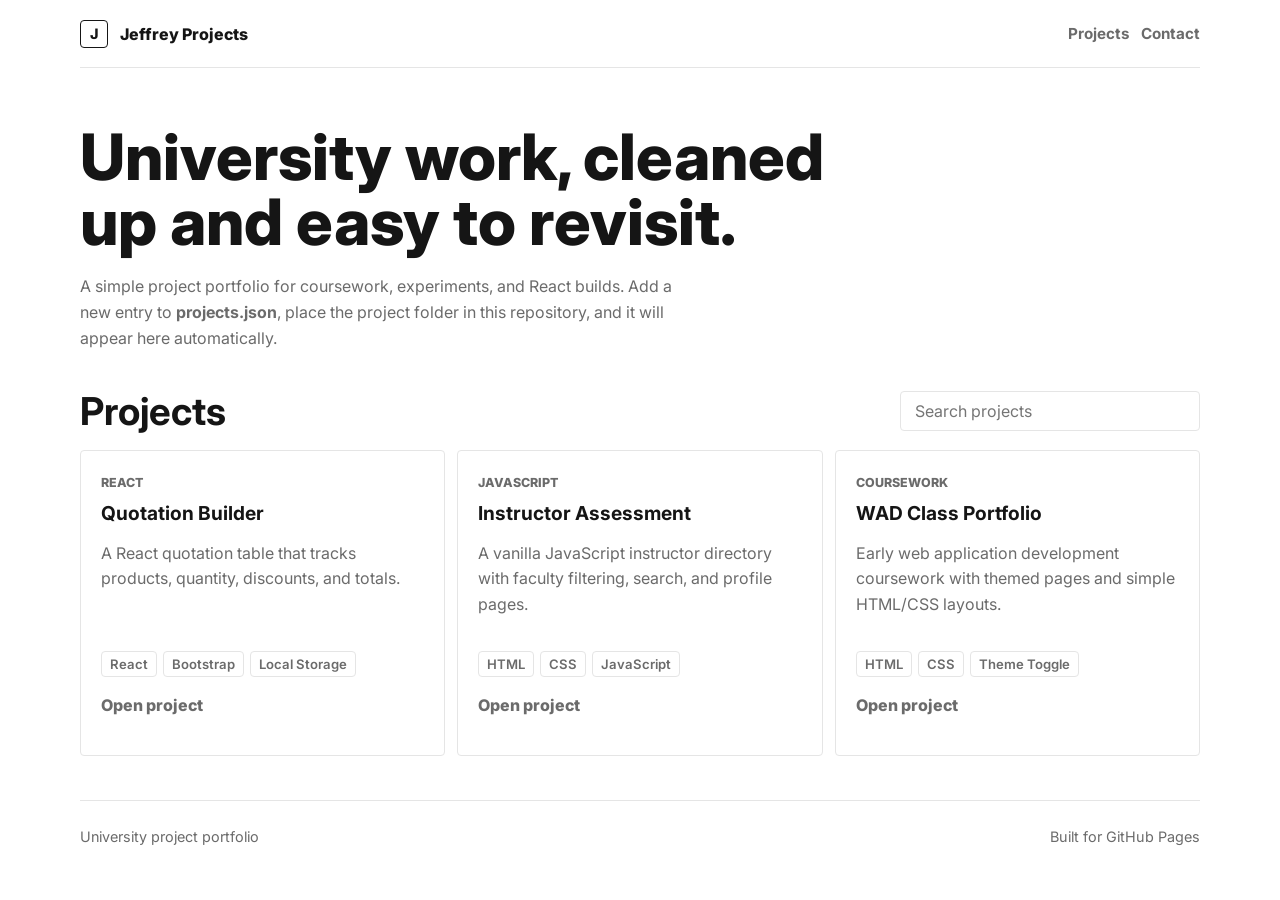
==== index.html @ 55daabe7 "update portfolio" ====
<!DOCTYPE html>
<html lang="en">
<head>
  <meta charset="UTF-8">
  <meta name="viewport" content="width=device-width, initial-scale=1.0">
  <meta name="description" content="Jeffrey Zhi Yee Chong's university project portfolio.">
  <title>Jeffrey Zhi Yee Chong | Project Portfolio</title>
  <link rel="preconnect" href="https://fonts.googleapis.com">
  <link rel="preconnect" href="https://fonts.gstatic.com" crossorigin>
  <link href="https://fonts.googleapis.com/css2?family=Inter:wght@400;500;600;700;800&display=swap" rel="stylesheet">
  <link rel="stylesheet" href="portfolio.css">
</head>
<body>
  <header class="site-header">
    <a class="brand" href="#/" aria-label="Portfolio home">
      <span class="brand-mark">J</span>
      <span>Jeffrey Projects</span>
    </a>
    <nav class="nav-links" aria-label="Primary navigation">
      <a href="#/">Projects</a>
      <a href="mailto:jeffreyzhiyeechong@gmail.com">Contact</a>
    </nav>
  </header>

  <main id="app" class="app-shell" aria-live="polite"></main>

  <footer class="site-footer">
    <span>University project portfolio</span>
    <span>Built for GitHub Pages</span>
  </footer>

  <script src="portfolio.js"></script>
</body>
</html>
---- portfolio.css ----
:root {
  color-scheme: light;
  --ink: #151515;
  --muted: #6b6b6b;
  --line: #e5e5e5;
  --paper: #ffffff;
  --panel: #ffffff;
  --accent: #151515;
  --accent-dark: #151515;
  --shadow: none;
}

* {
  box-sizing: border-box;
}

body {
  margin: 0;
  min-height: 100vh;
  background: var(--paper);
  color: var(--ink);
  font-family: Inter, Arial, sans-serif;
}

a {
  color: inherit;
}

.site-header,
.site-footer {
  width: min(1120px, calc(100% - 32px));
  margin: 0 auto;
}

.site-header {
  min-height: 68px;
  display: flex;
  align-items: center;
  justify-content: space-between;
  gap: 20px;
  border-bottom: 1px solid var(--line);
}

.brand,
.nav-links {
  display: flex;
  align-items: center;
  gap: 12px;
}

.brand {
  font-weight: 800;
  text-decoration: none;
}

.brand-mark {
  width: 28px;
  height: 28px;
  display: inline-grid;
  place-items: center;
  border: 1px solid var(--ink);
  border-radius: 4px;
  background: #fff;
  color: var(--ink);
  font-size: 0.9rem;
}

.nav-links a {
  color: var(--muted);
  font-size: 0.95rem;
  font-weight: 700;
  text-decoration: none;
}

.app-shell {
  width: min(1120px, calc(100% - 32px));
  margin: 0 auto 44px;
}

.hero {
  min-height: 260px;
  display: block;
  padding: 56px 0 36px;
}

.hero h1 {
  max-width: 760px;
  margin: 0;
  font-size: clamp(2.1rem, 5vw, 4.2rem);
  line-height: 1.02;
  letter-spacing: 0;
  font-weight: 800;
}

.hero p {
  max-width: 620px;
  margin: 18px 0 0;
  color: var(--muted);
  font-size: 1rem;
  line-height: 1.65;
}

.hero-panel {
  display: none;
}

.stat-grid {
  display: grid;
  grid-template-columns: repeat(2, 1fr);
  gap: 14px;
}

.stat {
  padding: 18px;
  border-radius: 8px;
  background: #fff;
  border: 1px solid var(--line);
}

.stat strong {
  display: block;
  font-size: 2rem;
  color: var(--accent-dark);
}

.stat span {
  color: var(--muted);
  font-weight: 700;
}

.toolbar {
  display: flex;
  align-items: center;
  justify-content: space-between;
  gap: 16px;
  margin: 0 0 16px;
}

.toolbar h2,
.project-detail h1 {
  margin: 0;
  font-size: clamp(1.6rem, 3vw, 2.4rem);
}

.search {
  width: min(300px, 100%);
  min-height: 40px;
  border: 1px solid var(--line);
  border-radius: 4px;
  padding: 0 14px;
  color: var(--ink);
  font: inherit;
}

.project-grid {
  display: grid;
  grid-template-columns: repeat(auto-fit, minmax(260px, 1fr));
  gap: 12px;
}

.project-card {
  min-height: 220px;
  display: flex;
  flex-direction: column;
  justify-content: space-between;
  gap: 18px;
  padding: 20px;
  border: 1px solid var(--line);
  border-radius: 4px;
  background: var(--panel);
  text-decoration: none;
  transition: border-color 160ms ease, background-color 160ms ease;
}

.project-card:hover,
.project-card:focus-visible {
  border-color: var(--ink);
  background: #fafafa;
  outline: none;
}

.project-card h3 {
  margin: 10px 0;
  font-size: 1.2rem;
}

.project-card p,
.project-detail p {
  color: var(--muted);
  line-height: 1.6;
}

.badge-row {
  display: flex;
  flex-wrap: wrap;
  gap: 6px;
}

.badge {
  display: inline-flex;
  align-items: center;
  min-height: 26px;
  padding: 0 8px;
  border: 1px solid var(--line);
  border-radius: 4px;
  background: #fff;
  color: var(--muted);
  font-size: 0.82rem;
  font-weight: 600;
}

.category {
  color: var(--muted);
  font-size: 0.78rem;
  font-weight: 800;
  text-transform: uppercase;
}

.card-link,
.button {
  color: var(--accent-dark);
  font-weight: 800;
}

.project-detail {
  padding: 34px 0 0;
}

.detail-head {
  display: grid;
  grid-template-columns: minmax(0, 1fr) auto;
  gap: 24px;
  align-items: start;
  margin-bottom: 22px;
}

.actions {
  display: flex;
  flex-wrap: wrap;
  gap: 10px;
  justify-content: flex-end;
}

.button {
  min-height: 42px;
  display: inline-flex;
  align-items: center;
  justify-content: center;
  padding: 0 14px;
  border: 1px solid var(--line);
  border-radius: 4px;
  background: #fff;
  text-decoration: none;
}

.button.primary {
  border-color: var(--accent);
  background: var(--accent);
  color: #fff;
}

.preview-frame {
  width: 100%;
  height: min(720px, 72vh);
  border: 1px solid var(--line);
  border-radius: 4px;
  background: #fff;
}

.empty {
  padding: 36px;
  border: 1px dashed var(--line);
  border-radius: 4px;
  color: var(--muted);
  text-align: center;
}

.site-footer {
  min-height: 72px;
  display: flex;
  align-items: center;
  justify-content: space-between;
  gap: 16px;
  border-top: 1px solid var(--line);
  color: var(--muted);
  font-size: 0.9rem;
}

@media (max-width: 760px) {
  .site-header,
  .site-footer,
  .toolbar,
  .detail-head {
    align-items: stretch;
    flex-direction: column;
  }

  .hero,
  .detail-head {
    grid-template-columns: 1fr;
  }

  .hero {
    padding-top: 28px;
  }

  .actions {
    justify-content: flex-start;
  }
}
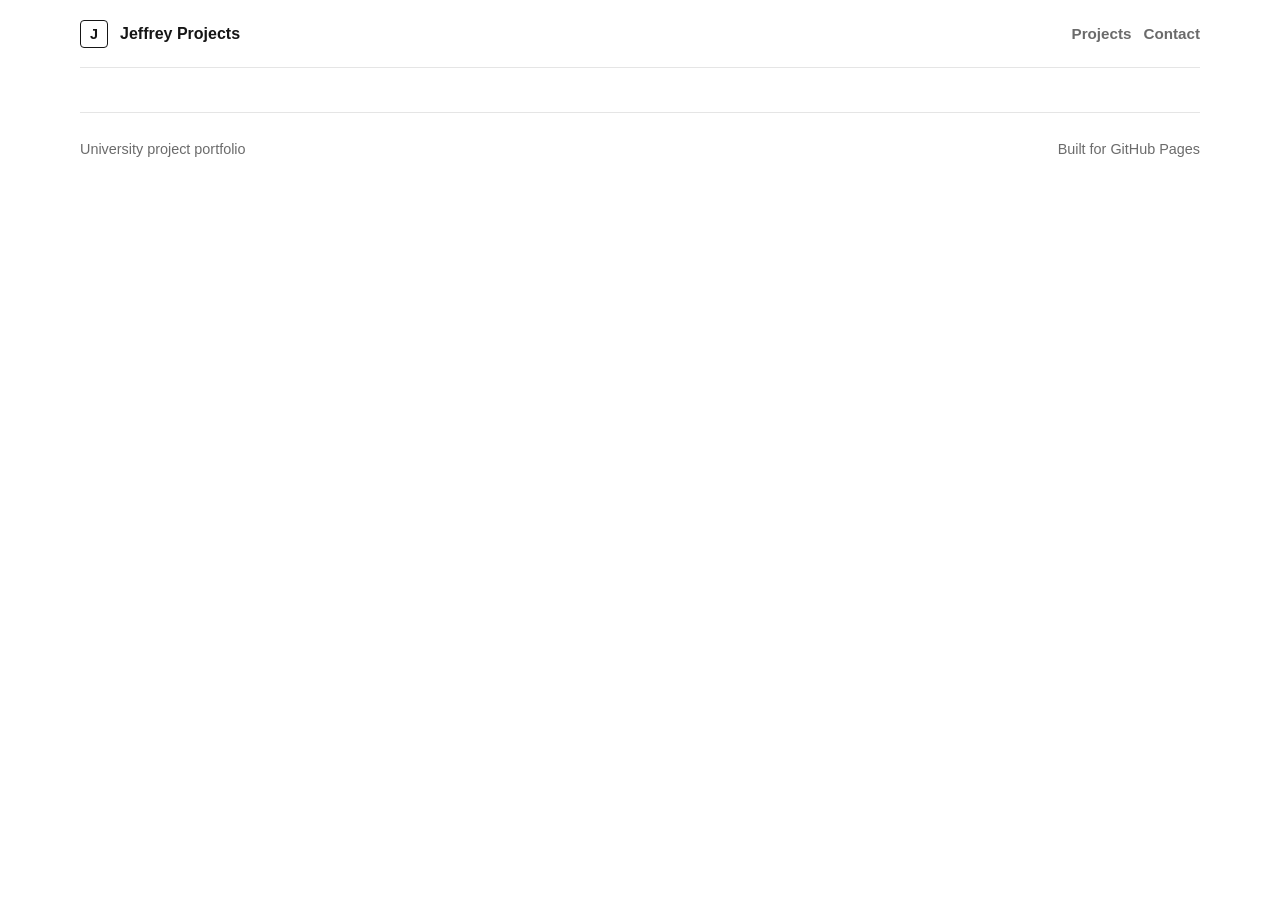
==== commit a20a4f92: "update portfolio" ====
--- a/index.html
+++ b/index.html
@@ -3,32 +3,11 @@
 <head>
   <meta charset="UTF-8">
   <meta name="viewport" content="width=device-width, initial-scale=1.0">
-  <meta name="description" content="Jeffrey Zhi Yee Chong's university project portfolio.">
-  <title>Jeffrey Zhi Yee Chong | Project Portfolio</title>
-  <link rel="preconnect" href="https://fonts.googleapis.com">
-  <link rel="preconnect" href="https://fonts.gstatic.com" crossorigin>
-  <link href="https://fonts.googleapis.com/css2?family=Inter:wght@400;500;600;700;800&display=swap" rel="stylesheet">
-  <link rel="stylesheet" href="portfolio.css">
+  <meta http-equiv="refresh" content="0; url=portfolio/">
+  <title>Jeffrey Projects</title>
+  <link rel="canonical" href="portfolio/">
 </head>
 <body>
-  <header class="site-header">
-    <a class="brand" href="#/" aria-label="Portfolio home">
-      <span class="brand-mark">J</span>
-      <span>Jeffrey Projects</span>
-    </a>
-    <nav class="nav-links" aria-label="Primary navigation">
-      <a href="#/">Projects</a>
-      <a href="mailto:jeffreyzhiyeechong@gmail.com">Contact</a>
-    </nav>
-  </header>
-
-  <main id="app" class="app-shell" aria-live="polite"></main>
-
-  <footer class="site-footer">
-    <span>University project portfolio</span>
-    <span>Built for GitHub Pages</span>
-  </footer>
-
-  <script src="portfolio.js"></script>
+  <p><a href="portfolio/">Open portfolio</a></p>
 </body>
 </html>
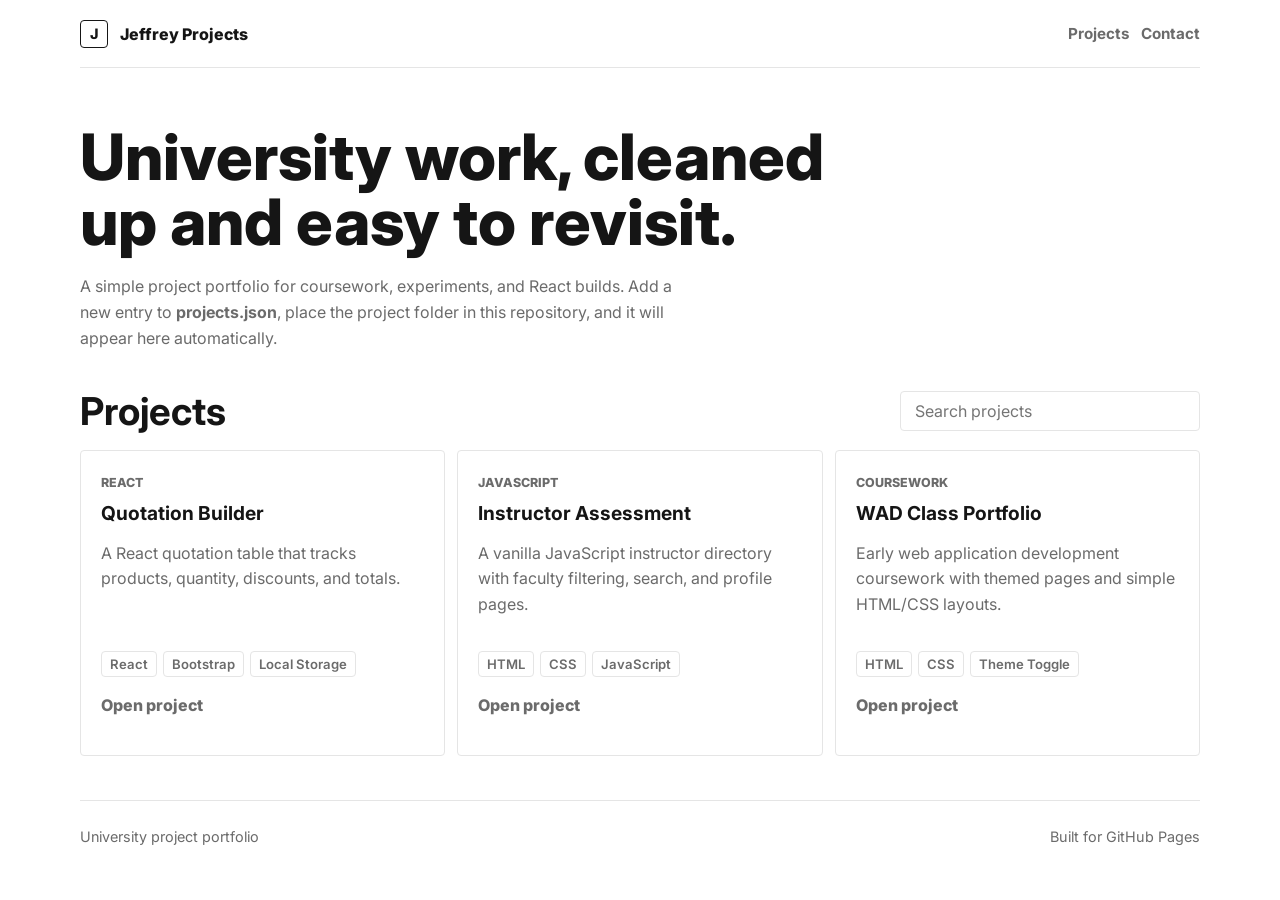
==== commit 6d2fc623: "refactor: restructure portfolio and enhance project listing functionality" ====
--- a/index.html
+++ b/index.html
@@ -3,11 +3,32 @@
 <head>
   <meta charset="UTF-8">
   <meta name="viewport" content="width=device-width, initial-scale=1.0">
-  <meta http-equiv="refresh" content="0; url=portfolio/">
-  <title>Jeffrey Projects</title>
-  <link rel="canonical" href="portfolio/">
+  <meta name="description" content="Jeffrey Zhi Yee Chong's university project portfolio.">
+  <title>Jeffrey Zhi Yee Chong | Project Portfolio</title>
+  <link rel="preconnect" href="https://fonts.googleapis.com">
+  <link rel="preconnect" href="https://fonts.gstatic.com" crossorigin>
+  <link href="https://fonts.googleapis.com/css2?family=Inter:wght@400;500;600;700;800&display=swap" rel="stylesheet">
+  <link rel="stylesheet" href="portfolio.css">
 </head>
 <body>
-  <p><a href="portfolio/">Open portfolio</a></p>
+  <header class="site-header">
+    <a class="brand" href="#/" aria-label="Portfolio home">
+      <span class="brand-mark">J</span>
+      <span>Jeffrey Projects</span>
+    </a>
+    <nav class="nav-links" aria-label="Primary navigation">
+      <a href="#/">Projects</a>
+      <a href="mailto:jeffreyzhiyeechong@gmail.com">Contact</a>
+    </nav>
+  </header>
+
+  <main id="app" class="app-shell" aria-live="polite"></main>
+
+  <footer class="site-footer">
+    <span>University project portfolio</span>
+    <span>Built for GitHub Pages</span>
+  </footer>
+
+  <script src="portfolio.js"></script>
 </body>
 </html>
--- a/portfolio.css
+++ b/portfolio.css
@@ -0,0 +1,310 @@
+:root {
+  color-scheme: light;
+  --ink: #151515;
+  --muted: #6b6b6b;
+  --line: #e5e5e5;
+  --paper: #ffffff;
+  --panel: #ffffff;
+  --accent: #151515;
+  --accent-dark: #151515;
+  --shadow: none;
+}
+
+* {
+  box-sizing: border-box;
+}
+
+body {
+  margin: 0;
+  min-height: 100vh;
+  background: var(--paper);
+  color: var(--ink);
+  font-family: Inter, Arial, sans-serif;
+}
+
+a {
+  color: inherit;
+}
+
+.site-header,
+.site-footer {
+  width: min(1120px, calc(100% - 32px));
+  margin: 0 auto;
+}
+
+.site-header {
+  min-height: 68px;
+  display: flex;
+  align-items: center;
+  justify-content: space-between;
+  gap: 20px;
+  border-bottom: 1px solid var(--line);
+}
+
+.brand,
+.nav-links {
+  display: flex;
+  align-items: center;
+  gap: 12px;
+}
+
+.brand {
+  font-weight: 800;
+  text-decoration: none;
+}
+
+.brand-mark {
+  width: 28px;
+  height: 28px;
+  display: inline-grid;
+  place-items: center;
+  border: 1px solid var(--ink);
+  border-radius: 4px;
+  background: #fff;
+  color: var(--ink);
+  font-size: 0.9rem;
+}
+
+.nav-links a {
+  color: var(--muted);
+  font-size: 0.95rem;
+  font-weight: 700;
+  text-decoration: none;
+}
+
+.app-shell {
+  width: min(1120px, calc(100% - 32px));
+  margin: 0 auto 44px;
+}
+
+.hero {
+  min-height: 260px;
+  display: block;
+  padding: 56px 0 36px;
+}
+
+.hero h1 {
+  max-width: 760px;
+  margin: 0;
+  font-size: clamp(2.1rem, 5vw, 4.2rem);
+  line-height: 1.02;
+  letter-spacing: 0;
+  font-weight: 800;
+}
+
+.hero p {
+  max-width: 620px;
+  margin: 18px 0 0;
+  color: var(--muted);
+  font-size: 1rem;
+  line-height: 1.65;
+}
+
+.hero-panel {
+  display: none;
+}
+
+.stat-grid {
+  display: grid;
+  grid-template-columns: repeat(2, 1fr);
+  gap: 14px;
+}
+
+.stat {
+  padding: 18px;
+  border-radius: 8px;
+  background: #fff;
+  border: 1px solid var(--line);
+}
+
+.stat strong {
+  display: block;
+  font-size: 2rem;
+  color: var(--accent-dark);
+}
+
+.stat span {
+  color: var(--muted);
+  font-weight: 700;
+}
+
+.toolbar {
+  display: flex;
+  align-items: center;
+  justify-content: space-between;
+  gap: 16px;
+  margin: 0 0 16px;
+}
+
+.toolbar h2,
+.project-detail h1 {
+  margin: 0;
+  font-size: clamp(1.6rem, 3vw, 2.4rem);
+}
+
+.search {
+  width: min(300px, 100%);
+  min-height: 40px;
+  border: 1px solid var(--line);
+  border-radius: 4px;
+  padding: 0 14px;
+  color: var(--ink);
+  font: inherit;
+}
+
+.project-grid {
+  display: grid;
+  grid-template-columns: repeat(auto-fit, minmax(260px, 1fr));
+  gap: 12px;
+}
+
+.project-card {
+  min-height: 220px;
+  display: flex;
+  flex-direction: column;
+  justify-content: space-between;
+  gap: 18px;
+  padding: 20px;
+  border: 1px solid var(--line);
+  border-radius: 4px;
+  background: var(--panel);
+  text-decoration: none;
+  transition: border-color 160ms ease, background-color 160ms ease;
+}
+
+.project-card:hover,
+.project-card:focus-visible {
+  border-color: var(--ink);
+  background: #fafafa;
+  outline: none;
+}
+
+.project-card h3 {
+  margin: 10px 0;
+  font-size: 1.2rem;
+}
+
+.project-card p,
+.project-detail p {
+  color: var(--muted);
+  line-height: 1.6;
+}
+
+.badge-row {
+  display: flex;
+  flex-wrap: wrap;
+  gap: 6px;
+}
+
+.badge {
+  display: inline-flex;
+  align-items: center;
+  min-height: 26px;
+  padding: 0 8px;
+  border: 1px solid var(--line);
+  border-radius: 4px;
+  background: #fff;
+  color: var(--muted);
+  font-size: 0.82rem;
+  font-weight: 600;
+}
+
+.category {
+  color: var(--muted);
+  font-size: 0.78rem;
+  font-weight: 800;
+  text-transform: uppercase;
+}
+
+.card-link,
+.button {
+  color: var(--accent-dark);
+  font-weight: 800;
+}
+
+.project-detail {
+  padding: 34px 0 0;
+}
+
+.detail-head {
+  display: grid;
+  grid-template-columns: minmax(0, 1fr) auto;
+  gap: 24px;
+  align-items: start;
+  margin-bottom: 22px;
+}
+
+.actions {
+  display: flex;
+  flex-wrap: wrap;
+  gap: 10px;
+  justify-content: flex-end;
+}
+
+.button {
+  min-height: 42px;
+  display: inline-flex;
+  align-items: center;
+  justify-content: center;
+  padding: 0 14px;
+  border: 1px solid var(--line);
+  border-radius: 4px;
+  background: #fff;
+  text-decoration: none;
+}
+
+.button.primary {
+  border-color: var(--accent);
+  background: var(--accent);
+  color: #fff;
+}
+
+.preview-frame {
+  width: 100%;
+  height: min(720px, 72vh);
+  border: 1px solid var(--line);
+  border-radius: 4px;
+  background: #fff;
+}
+
+.empty {
+  padding: 36px;
+  border: 1px dashed var(--line);
+  border-radius: 4px;
+  color: var(--muted);
+  text-align: center;
+}
+
+.site-footer {
+  min-height: 72px;
+  display: flex;
+  align-items: center;
+  justify-content: space-between;
+  gap: 16px;
+  border-top: 1px solid var(--line);
+  color: var(--muted);
+  font-size: 0.9rem;
+}
+
+@media (max-width: 760px) {
+  .site-header,
+  .site-footer,
+  .toolbar,
+  .detail-head {
+    align-items: stretch;
+    flex-direction: column;
+  }
+
+  .hero,
+  .detail-head {
+    grid-template-columns: 1fr;
+  }
+
+  .hero {
+    padding-top: 28px;
+  }
+
+  .actions {
+    justify-content: flex-start;
+  }
+}
